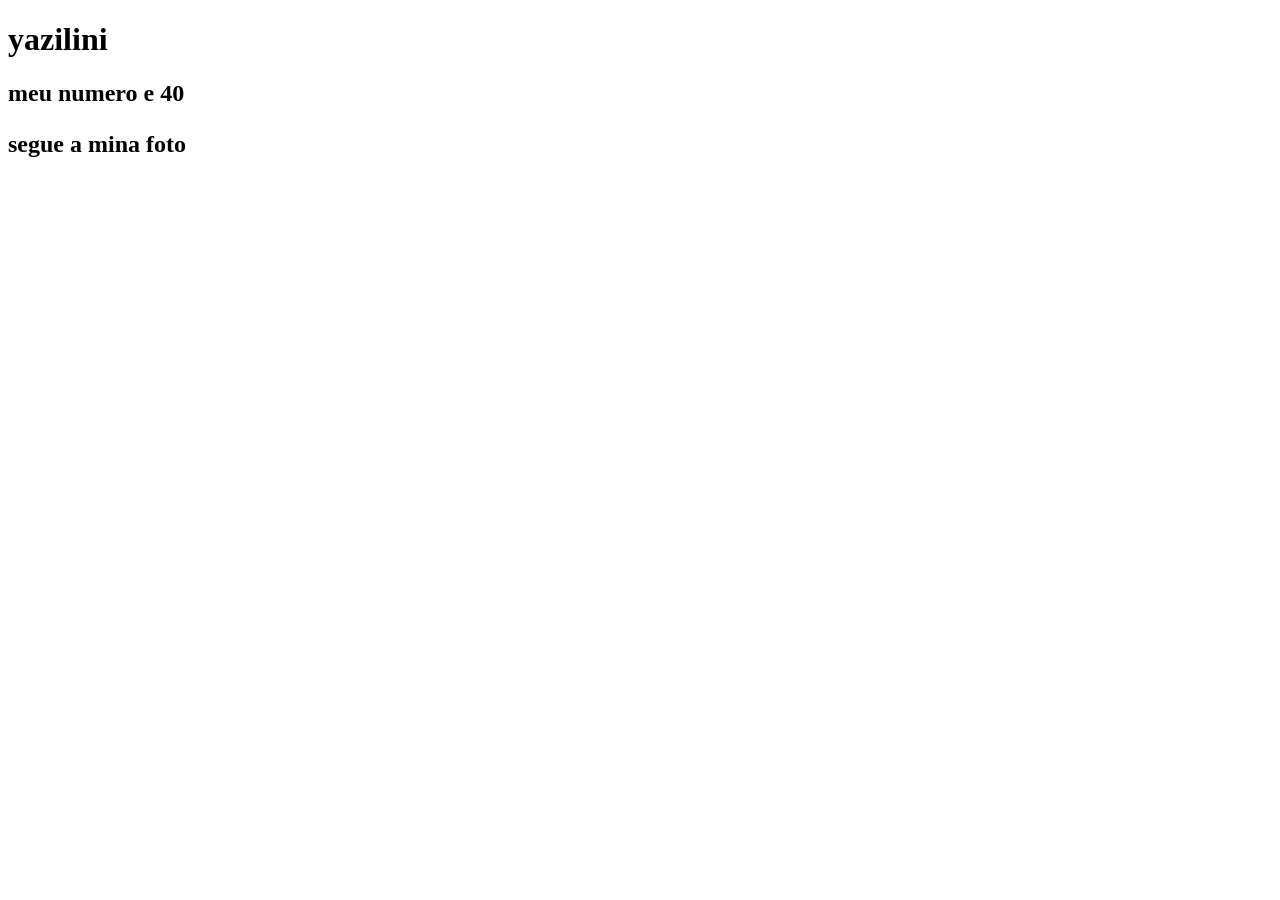
==== index.html @ 51e3f702 "yaziliziz" ====
<!DOCTYPE html>
<html lang="en">
<head>
    <meta charset="UTF-8">
    <meta name="viewport" content="width=device-width, initial-scale=1.0">
    <title>Document</title>
</head>
<body>
<h1>yazilini</h1>
<h2> meu numero e 40
    <p>segue a mina foto</p>
</h2>
 </h1>   
</body>
</html>
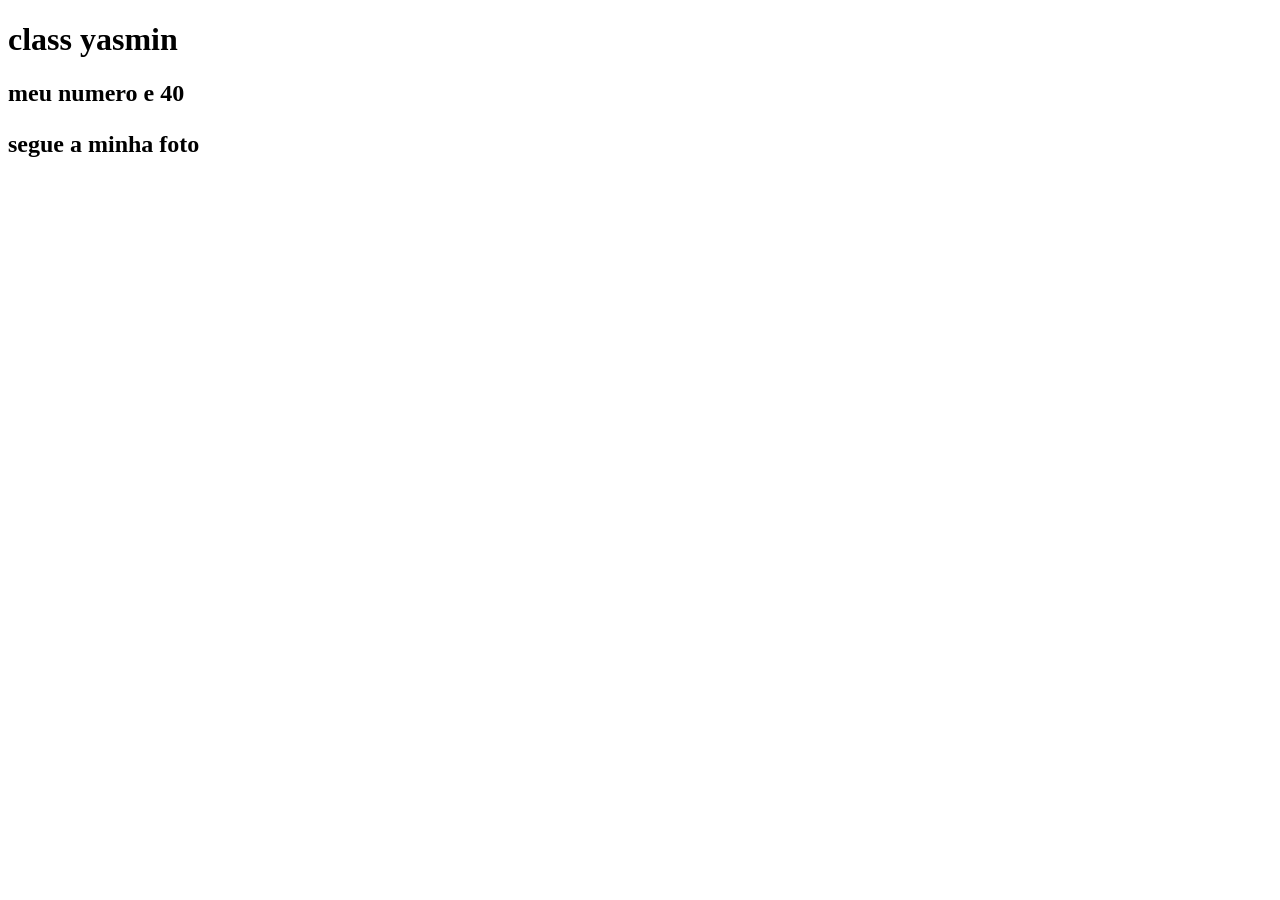
==== commit ada07e67: "blueviolet" ====
--- a/index.html
+++ b/index.html
@@ -6,9 +6,9 @@
     <title>Document</title>
 </head>
 <body>
-<h1>yazilini</h1>
+<h1> class yasmin</h1>
 <h2> meu numero e 40
-    <p>segue a mina foto</p>
+    <p>segue a minha foto</p>
 </h2>
  </h1>   
 </body>
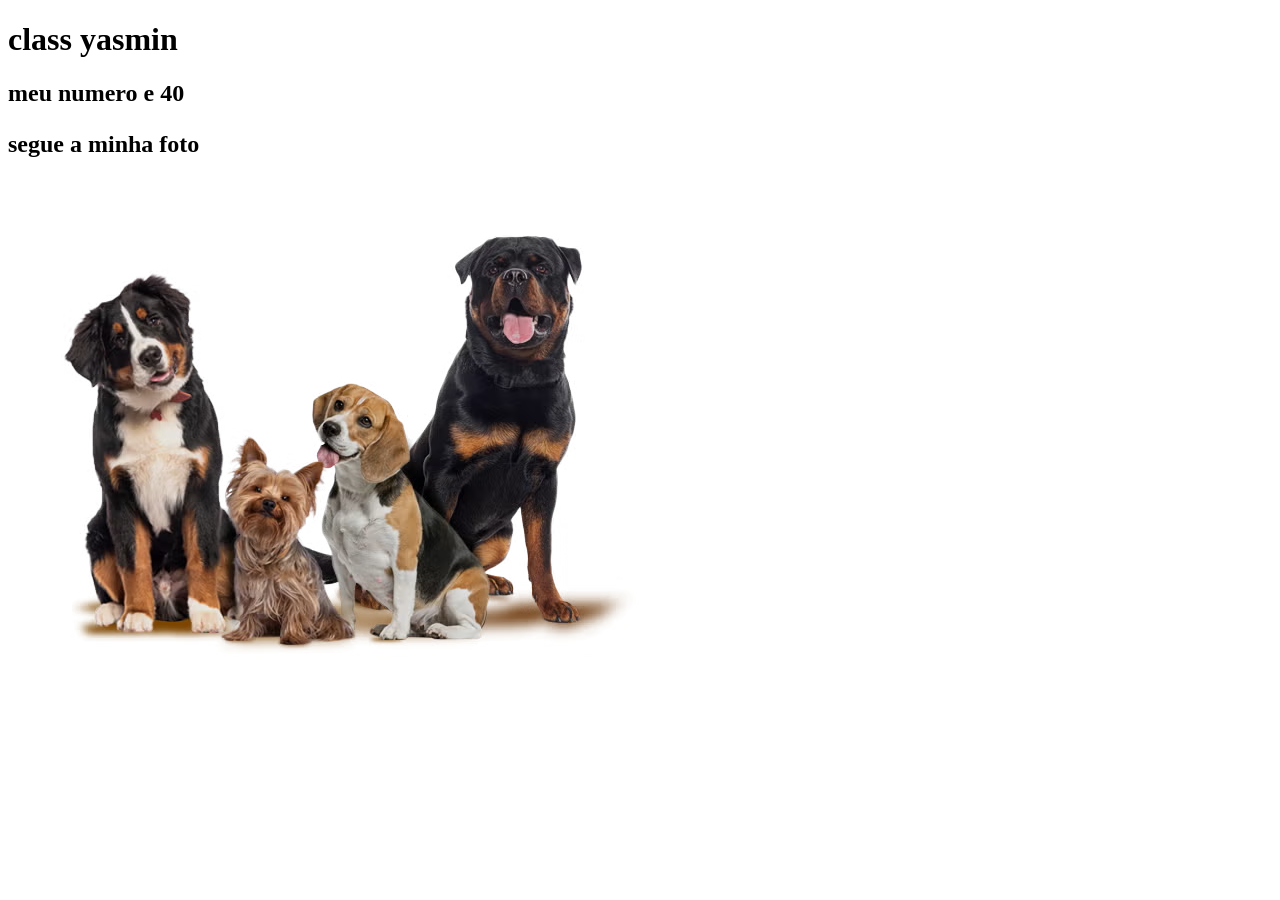
==== commit 01771672: "ik8j8uk" ====
--- a/index.html
+++ b/index.html
@@ -3,13 +3,19 @@
 <head>
     <meta charset="UTF-8">
     <meta name="viewport" content="width=device-width, initial-scale=1.0">
-    <title>Document</title>
+    <title>yaszi
+    <link rel="stylesheet" href="style.css">
+    </title>
 </head>
 <body>
+    <div>
+
+
+    </div>
 <h1> class yasmin</h1>
 <h2> meu numero e 40
     <p>segue a minha foto</p>
-</h2>
+<img class="foto" src="BRMARSFBGD-62_MARS_FBIZ BRAZIL_Pedigree_PNG_1.avif" alt="foto da yasmin">
  </h1>   
 </body>
 </html>
--- a/style.css
+++ b/style.css
@@ -0,0 +1,12 @@
+.foto{
+    width: 54%;
+}
+
+body{
+    background-color: blueviolet;
+    display: flex;
+}
+
+div{
+      margin: 20px;
+      12
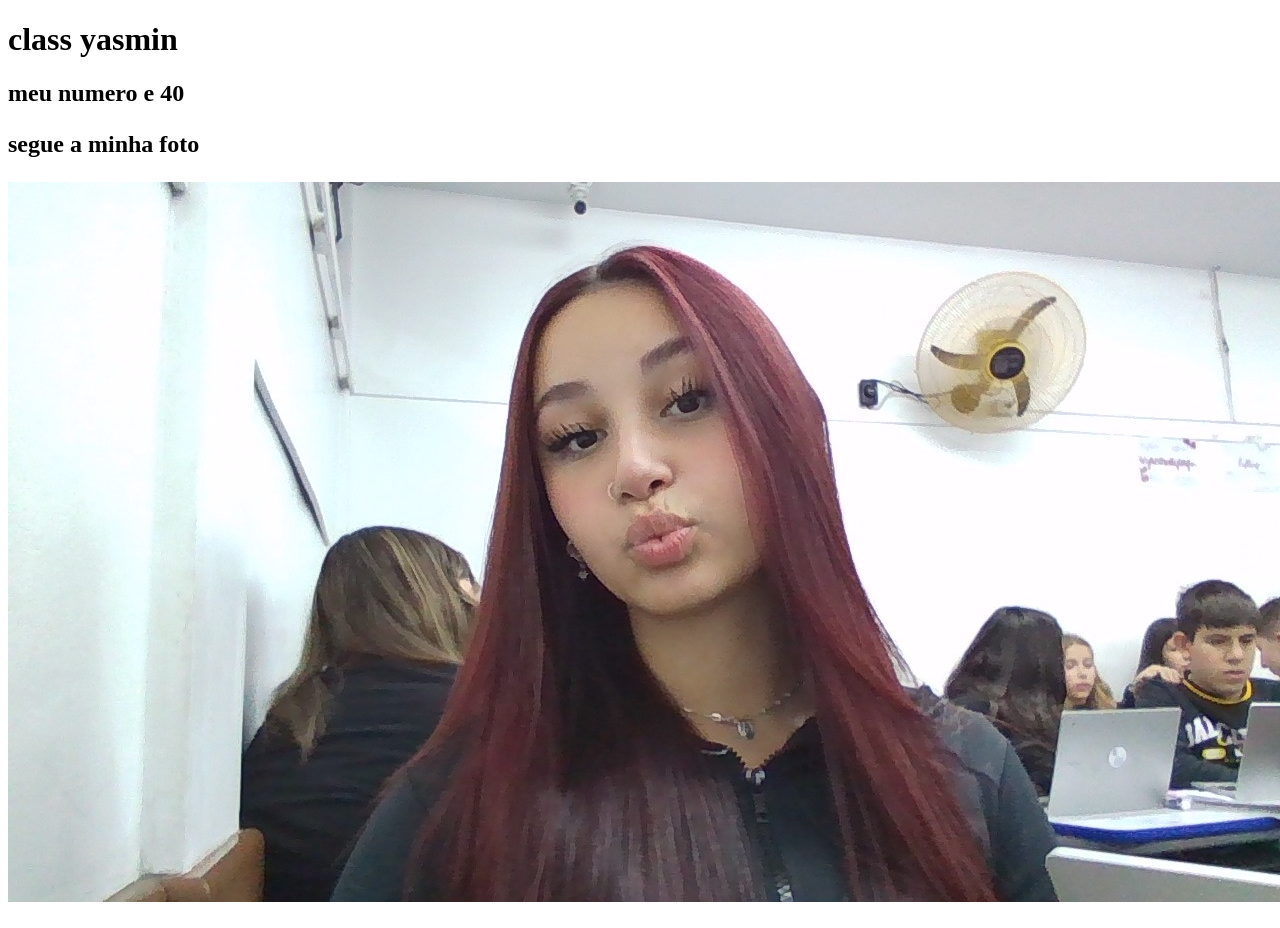
==== commit 8e937f74: "teuyedhbdyhd" ====
--- a/index.html
+++ b/index.html
@@ -15,7 +15,7 @@
 <h1> class yasmin</h1>
 <h2> meu numero e 40
     <p>segue a minha foto</p>
-<img class="foto" src="BRMARSFBGD-62_MARS_FBIZ BRAZIL_Pedigree_PNG_1.avif" alt="foto da yasmin">
+<img src="/IMG_20260504_112530.jpg" alt="foto da yasmin">
  </h1>   
 </body>
 </html>
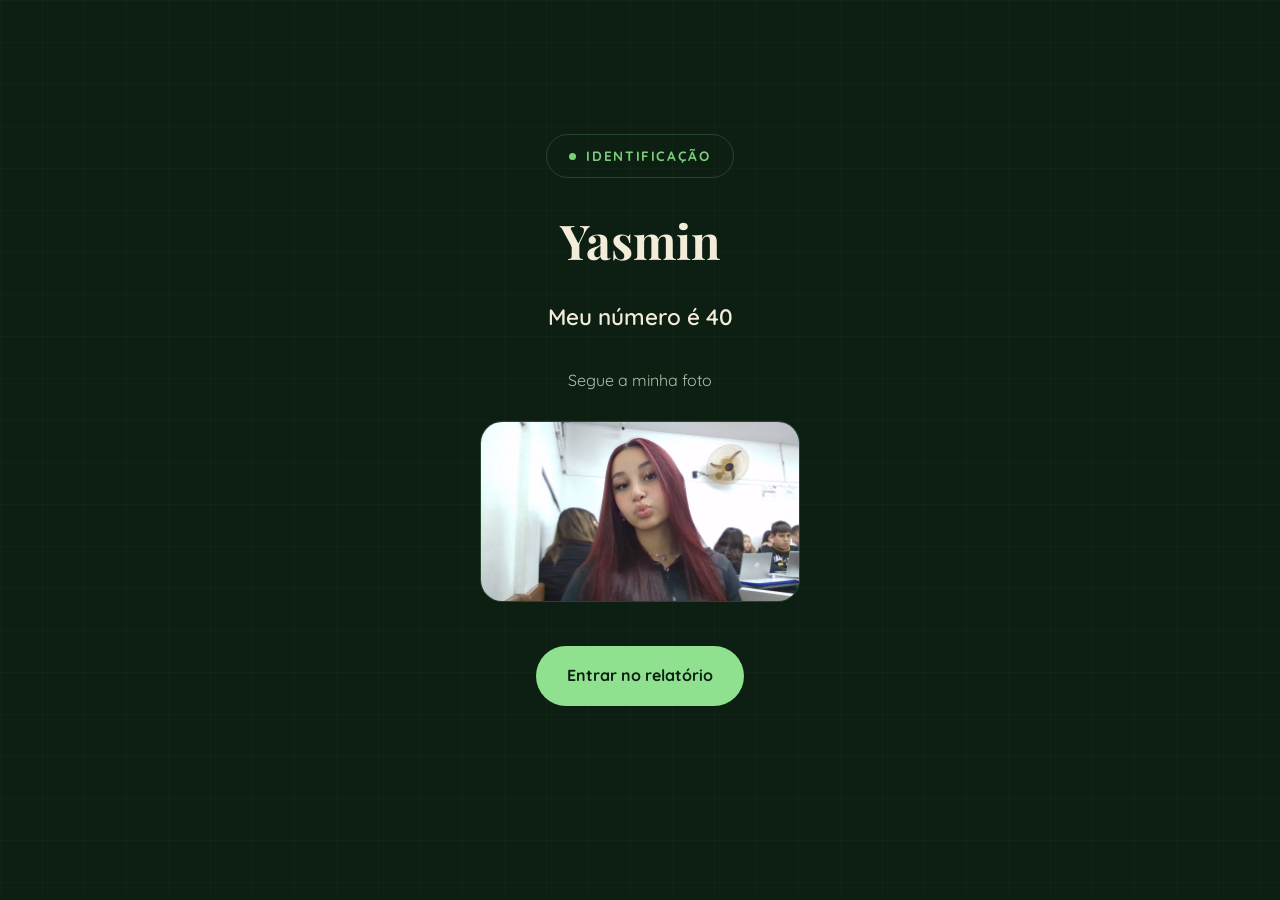
==== commit 27eb23a4: "nlkvnwn" ====
--- a/index.html
+++ b/index.html
@@ -1,21 +1,23 @@
 <!DOCTYPE html>
-<html lang="en">
+<html lang="pt-BR">
 <head>
     <meta charset="UTF-8">
     <meta name="viewport" content="width=device-width, initial-scale=1.0">
-    <title>yaszi
+    <title>Yasmin</title>
     <link rel="stylesheet" href="style.css">
-    </title>
 </head>
 <body>
-    <div>
-
-
-    </div>
-<h1> class yasmin</h1>
-<h2> meu numero e 40
-    <p>segue a minha foto</p>
-<img src="/IMG_20260504_112530.jpg" alt="foto da yasmin">
- </h1>   
+    <section class="hero" style="min-height:100vh;">
+        <div class="container" style="text-align:center;">
+            <span class="badge-pill">Identificação</span>
+            <h1 class="hero-title" style="font-size:3rem;">Yasmin</h1>
+            <h2 style="font-family: var(--font-body); font-weight:600; font-size:1.4rem; color: var(--text-cream); margin-bottom: 32px;">Meu número é 40</h2>
+            <p style="margin-bottom: 28px;">Segue a minha foto</p>
+            <img src="/IMG_20260504_112530.jpg" alt="foto da yasmin" style="max-width:320px; border-radius: var(--radius-lg); margin: 0 auto 44px; border:1px solid var(--card-border);">
+            <div class="hero-actions">
+                <a href="agrinho.html" class="btn btn-primary">Entrar no relatório</a>
+            </div>
+        </div>
+    </section>
 </body>
 </html>
--- a/style.css
+++ b/style.css
@@ -1,12 +1,599 @@
-.foto{
-    width: 54%;
-}
-
-body{
-    background-color: blueviolet;
-    display: flex;
-}
-
-div{
-      margin: 20px;
-      12+/* =========================================================
+   Agrotóxicos e o Meio Ambiente — Relatório Educacional
+   ========================================================= */
+
+@import url('https://fonts.googleapis.com/css2?family=Playfair+Display:ital,wght@0,500;0,600;0,700;0,800;1,600&family=Quicksand:wght@400;500;600;700&display=swap');
+
+:root {
+  --bg: #0c1f12;
+  --bg-alt: #0f2416;
+  --card: #16311e;
+  --card-border: #24462d;
+  --line: #1f3a26;
+
+  --text-cream: #f3ecd9;
+  --text-muted: #a9c2ab;
+  --text-dim: #7fa084;
+
+  --green: #7bcf7b;
+  --green-strong: #8fe08f;
+  --green-soft: rgba(123, 207, 123, 0.12);
+
+  --blue: #6fb3e8;
+  --yellow: #f0b429;
+  --purple: #c58ce8;
+  --red: #ef6169;
+  --orange: #f0954a;
+
+  --radius-lg: 22px;
+  --radius-md: 16px;
+  --radius-sm: 10px;
+  --radius-pill: 999px;
+
+  --font-display: 'Playfair Display', 'Georgia', serif;
+  --font-body: 'Quicksand', 'Segoe UI', sans-serif;
+
+  --container: 1160px;
+}
+
+* { box-sizing: border-box; }
+
+html { scroll-behavior: smooth; }
+
+body {
+  margin: 0;
+  background: var(--bg);
+  background-image:
+    linear-gradient(rgba(255,255,255,0.02) 1px, transparent 1px),
+    linear-gradient(90deg, rgba(255,255,255,0.02) 1px, transparent 1px);
+  background-size: 42px 42px;
+  color: var(--text-muted);
+  font-family: var(--font-body);
+  line-height: 1.6;
+  -webkit-font-smoothing: antialiased;
+}
+
+img { max-width: 100%; display: block; }
+
+a { color: inherit; text-decoration: none; }
+
+.container {
+  max-width: var(--container);
+  margin: 0 auto;
+  padding: 0 32px;
+}
+
+/* ---------- Navbar ---------- */
+
+.navbar {
+  position: sticky;
+  top: 0;
+  z-index: 100;
+  display: flex;
+  align-items: center;
+  justify-content: space-between;
+  padding: 22px 32px;
+  background: rgba(12, 31, 18, 0.9);
+  backdrop-filter: blur(10px);
+  border-bottom: 1px solid var(--line);
+}
+
+.logo {
+  display: flex;
+  align-items: center;
+  gap: 10px;
+  font-family: var(--font-display);
+  font-weight: 700;
+  font-size: 1.35rem;
+  color: var(--text-cream);
+}
+
+.logo svg { flex-shrink: 0; }
+
+.nav-links {
+  display: flex;
+  align-items: center;
+  gap: 6px;
+  list-style: none;
+  margin: 0;
+  padding: 0;
+}
+
+.nav-links a {
+  display: inline-block;
+  padding: 10px 20px;
+  border-radius: var(--radius-pill);
+  font-size: 0.98rem;
+  font-weight: 600;
+  color: var(--text-muted);
+  transition: background 0.2s ease, color 0.2s ease;
+}
+
+.nav-links a:hover { color: var(--text-cream); }
+
+.nav-links a.active {
+  background: var(--green-soft);
+  color: var(--green-strong);
+}
+
+.nav-toggle { display: none; }
+
+/* ---------- Sections shared ---------- */
+
+section { padding: 96px 0; border-bottom: 1px solid var(--line); }
+
+section:last-of-type { border-bottom: none; }
+
+.eyebrow {
+  display: inline-block;
+  font-family: var(--font-body);
+  font-size: 0.8rem;
+  font-weight: 700;
+  letter-spacing: 0.14em;
+  text-transform: uppercase;
+  color: var(--green);
+  margin-bottom: 14px;
+}
+
+h1, h2, h3 { font-family: var(--font-display); color: var(--text-cream); margin: 0; }
+
+.section-title {
+  font-size: 2.4rem;
+  font-weight: 700;
+  margin-bottom: 18px;
+  line-height: 1.2;
+}
+
+.section-lead {
+  max-width: 720px;
+  font-size: 1.1rem;
+  color: var(--text-muted);
+  margin-bottom: 48px;
+}
+
+/* ---------- Hero / Introdução ---------- */
+
+.hero {
+  min-height: 92vh;
+  display: flex;
+  align-items: center;
+  justify-content: center;
+  text-align: center;
+  border-bottom: none;
+}
+
+.badge-pill {
+  display: inline-flex;
+  align-items: center;
+  gap: 10px;
+  padding: 10px 22px;
+  border: 1px solid var(--card-border);
+  border-radius: var(--radius-pill);
+  font-size: 0.85rem;
+  font-weight: 700;
+  letter-spacing: 0.12em;
+  text-transform: uppercase;
+  color: var(--green);
+  margin-bottom: 36px;
+}
+
+.badge-pill::before {
+  content: '';
+  width: 7px;
+  height: 7px;
+  border-radius: 50%;
+  background: var(--green);
+}
+
+.hero-title {
+  font-size: 4.2rem;
+  font-weight: 700;
+  line-height: 1.12;
+  max-width: 900px;
+  margin: 0 auto 32px;
+}
+
+.hero-title .accent { color: var(--green); }
+
+.hero-subtitle {
+  max-width: 640px;
+  margin: 0 auto 44px;
+  font-size: 1.2rem;
+  color: var(--text-muted);
+}
+
+.hero-actions {
+  display: flex;
+  gap: 16px;
+  justify-content: center;
+  flex-wrap: wrap;
+  margin-bottom: 60px;
+}
+
+.btn {
+  padding: 16px 30px;
+  border-radius: var(--radius-pill);
+  font-family: var(--font-body);
+  font-weight: 700;
+  font-size: 1rem;
+  cursor: pointer;
+  border: 1px solid transparent;
+  transition: transform 0.15s ease, background 0.2s ease;
+}
+
+.btn:hover { transform: translateY(-2px); }
+
+.btn-primary { background: var(--green-strong); color: #0c1f12; }
+.btn-primary:hover { background: var(--green); }
+
+.btn-outline {
+  background: transparent;
+  border-color: var(--card-border);
+  color: var(--text-cream);
+}
+.btn-outline:hover { border-color: var(--green); color: var(--green-strong); }
+
+.scroll-hint {
+  color: var(--text-dim);
+  animation: bounce 2s infinite;
+}
+
+@keyframes bounce {
+  0%, 100% { transform: translateY(0); }
+  50% { transform: translateY(8px); }
+}
+
+/* ---------- Two-column layout (definição / saúde intro) ---------- */
+
+.split {
+  display: grid;
+  grid-template-columns: 1fr 1fr;
+  gap: 64px;
+  align-items: center;
+}
+
+.split-reverse { direction: rtl; }
+.split-reverse > * { direction: ltr; }
+
+.checklist { list-style: none; margin: 28px 0 0; padding: 0; display: grid; gap: 16px; }
+
+.checklist li { display: flex; align-items: center; gap: 12px; color: var(--text-cream); font-size: 1.02rem; }
+
+.checklist svg { flex-shrink: 0; color: var(--green); }
+
+.media-box {
+  border-radius: var(--radius-lg);
+  aspect-ratio: 4 / 3.1;
+  position: relative;
+  overflow: hidden;
+  border: 1px solid var(--card-border);
+}
+
+.media-box::after {
+  content: attr(data-caption);
+  position: absolute;
+  left: 20px;
+  bottom: 18px;
+  font-family: var(--font-body);
+  font-size: 0.78rem;
+  font-weight: 700;
+  letter-spacing: 0.06em;
+  text-transform: uppercase;
+  color: rgba(243, 236, 217, 0.75);
+}
+
+.media-strawberries { background: radial-gradient(circle at 30% 20%, #3c5a30, #16311e 70%); }
+.media-hands-soil { background: radial-gradient(circle at 60% 30%, #35422a, #16311e 75%); }
+.media-fox { background: linear-gradient(160deg, #c9d3de 0%, #7a8aa3 45%, #2c3a4d 100%); }
+.media-hands-plant { background: radial-gradient(circle at 40% 70%, #2f4a2b, #16311e 70%); }
+.media-brain { background: radial-gradient(circle at 50% 40%, #4a3540, #16311e 70%); }
+.media-soil-tools { background: radial-gradient(circle at 55% 45%, #46524f, #16311e 75%); }
+
+.duo-media {
+  display: grid;
+  grid-template-columns: 1fr 1fr;
+  gap: 0;
+  margin-bottom: 0;
+}
+.duo-media .media-box { border-radius: 0; aspect-ratio: auto; height: 420px; border: none; border-bottom: 1px solid var(--line); }
+
+/* ---------- Cards grid ---------- */
+
+.cards-grid {
+  display: grid;
+  grid-template-columns: repeat(3, 1fr);
+  gap: 28px;
+  margin-top: 48px;
+}
+
+.card {
+  background: var(--card);
+  border: 1px solid var(--card-border);
+  border-radius: var(--radius-lg);
+  padding: 36px 32px;
+}
+
+.card-icon {
+  width: 52px;
+  height: 52px;
+  border-radius: var(--radius-sm);
+  display: flex;
+  align-items: center;
+  justify-content: center;
+  font-size: 1.4rem;
+  margin-bottom: 24px;
+}
+
+.icon-blue { background: rgba(111,179,232,0.14); color: var(--blue); }
+.icon-yellow { background: rgba(240,180,41,0.14); color: var(--yellow); }
+.icon-purple { background: rgba(197,140,232,0.14); color: var(--purple); }
+.icon-green { background: var(--green-soft); color: var(--green); }
+
+.card h3 { font-size: 1.4rem; font-weight: 600; margin-bottom: 18px; }
+
+.card p { color: var(--text-muted); margin-bottom: 20px; }
+
+.warn-list, .plain-list { list-style: none; margin: 0; padding: 0; display: grid; gap: 14px; }
+
+.warn-list li { display: flex; gap: 10px; color: var(--text-muted); font-size: 0.98rem; }
+.warn-list li svg { flex-shrink: 0; margin-top: 3px; color: var(--yellow); }
+
+.card hr { border: none; border-top: 1px solid var(--line); margin: 22px 0; }
+
+.check-list { list-style: none; margin: 0; padding: 0; display: grid; gap: 14px; }
+.check-list li { display: flex; gap: 10px; color: var(--text-muted); font-size: 0.98rem; }
+.check-list li svg { flex-shrink: 0; margin-top: 3px; color: var(--green); }
+
+/* ---------- Saúde effect boxes ---------- */
+
+.effects-stack { display: grid; gap: 24px; }
+
+.effect-box {
+  background: var(--card);
+  border: 1px solid var(--card-border);
+  border-radius: var(--radius-lg);
+  padding: 32px;
+}
+
+.effect-header { display: flex; align-items: center; gap: 16px; margin-bottom: 22px; }
+
+.effect-header .card-icon { margin-bottom: 0; }
+
+.effect-header h3 { font-size: 1.35rem; }
+
+.effect-cols { display: grid; grid-template-columns: 1fr 1fr; gap: 12px 32px; }
+
+.effect-cols span { display: flex; align-items: center; gap: 10px; color: var(--text-cream); font-size: 0.98rem; }
+
+.effect-cols span::before {
+  content: '';
+  width: 8px; height: 8px; border-radius: 50%;
+  background: var(--red);
+  flex-shrink: 0;
+}
+
+.effect-box.chronic .effect-cols span::before { background: var(--orange); }
+
+.alert-box {
+  background: rgba(239, 97, 105, 0.08);
+  border: 1px solid rgba(239, 97, 105, 0.3);
+  border-radius: var(--radius-lg);
+  padding: 28px 32px;
+  color: #f4a9ad;
+  font-size: 1rem;
+  line-height: 1.7;
+}
+
+.alert-box strong { color: #f7c2c5; }
+
+/* ---------- Dados / Stats ---------- */
+
+.stat-grid {
+  display: grid;
+  grid-template-columns: repeat(4, 1fr);
+  gap: 24px;
+  margin-bottom: 72px;
+}
+
+.stat-card {
+  background: var(--card);
+  border: 1px solid var(--card-border);
+  border-radius: var(--radius-md);
+  padding: 32px 28px;
+}
+
+.stat-number {
+  font-family: var(--font-display);
+  font-weight: 700;
+  font-size: 2.6rem;
+  margin-bottom: 10px;
+}
+
+.stat-green { color: var(--green-strong); }
+.stat-yellow { color: var(--yellow); }
+.stat-red { color: var(--red); }
+.stat-purple { color: var(--purple); }
+
+.stat-card p { margin: 0; color: var(--text-muted); font-size: 0.95rem; }
+
+.ranking-panel {
+  background: var(--card);
+  border: 1px solid var(--card-border);
+  border-radius: var(--radius-lg);
+  padding: 44px 40px;
+}
+
+.ranking-header {
+  display: flex;
+  align-items: center;
+  justify-content: space-between;
+  flex-wrap: wrap;
+  gap: 16px;
+  margin-bottom: 40px;
+}
+
+.ranking-tag {
+  font-size: 0.8rem;
+  font-weight: 700;
+  letter-spacing: 0.12em;
+  text-transform: uppercase;
+  color: var(--green);
+}
+
+.global-pill {
+  display: inline-flex;
+  align-items: center;
+  gap: 8px;
+  padding: 8px 18px;
+  border-radius: var(--radius-pill);
+  background: rgba(239, 97, 105, 0.12);
+  border: 1px solid rgba(239, 97, 105, 0.35);
+  color: #f18287;
+  font-size: 0.85rem;
+  font-weight: 700;
+}
+
+.rank-row { margin-bottom: 26px; }
+
+.rank-row .rank-label {
+  display: flex;
+  justify-content: space-between;
+  margin-bottom: 10px;
+  color: var(--text-cream);
+  font-weight: 600;
+}
+
+.rank-row .rank-label span:last-child {
+  font-family: 'Courier New', monospace;
+  color: var(--text-dim);
+  font-weight: 400;
+  font-size: 0.9rem;
+}
+
+.rank-track {
+  height: 10px;
+  border-radius: var(--radius-pill);
+  background: rgba(255,255,255,0.06);
+  overflow: hidden;
+}
+
+.rank-fill { height: 100%; border-radius: var(--radius-pill); }
+
+.fill-1 { background: var(--red); }
+.fill-2 { background: var(--orange); }
+.fill-3 { background: var(--blue); }
+.fill-4 { background: var(--green); }
+
+/* ---------- Soluções ---------- */
+
+.edu-panel {
+  background: var(--card);
+  border: 1px solid var(--card-border);
+  border-radius: var(--radius-lg);
+  padding: 56px;
+  display: grid;
+  grid-template-columns: 1fr 1fr;
+  gap: 56px;
+  align-items: center;
+  margin-top: 56px;
+}
+
+.edu-panel h3 { font-size: 1.9rem; margin: 22px 0 18px; }
+
+.edu-panel .plain-list { margin-top: 26px; }
+.edu-panel .plain-list li { color: var(--text-cream); display: flex; align-items: center; gap: 12px; }
+.edu-panel .plain-list li::before { content: ''; width: 7px; height: 7px; border-radius: 50%; background: var(--green); flex-shrink: 0; }
+
+/* ---------- Closing / footer CTA ---------- */
+
+.closing {
+  text-align: center;
+  padding-top: 120px;
+}
+
+.closing-title {
+  font-size: 3rem;
+  max-width: 900px;
+  margin: 0 auto 28px;
+  line-height: 1.2;
+}
+
+.closing-lead {
+  max-width: 760px;
+  margin: 0 auto 64px;
+  font-size: 1.15rem;
+}
+
+.pillars {
+  display: grid;
+  grid-template-columns: repeat(3, 1fr);
+  gap: 24px;
+  margin-bottom: 90px;
+}
+
+.pillar {
+  background: var(--card);
+  border: 1px solid var(--card-border);
+  border-radius: var(--radius-md);
+  padding: 36px 28px;
+  text-align: center;
+}
+
+.pillar .card-icon { margin: 0 auto 22px; }
+
+.pillar h4 { font-family: var(--font-display); color: var(--text-cream); font-size: 1.2rem; margin: 0 0 10px; }
+.pillar p { margin: 0; font-size: 0.95rem; }
+
+footer {
+  border-top: 1px solid var(--line);
+  padding: 32px 0;
+  display: flex;
+  align-items: center;
+  justify-content: space-between;
+  flex-wrap: wrap;
+  gap: 16px;
+}
+
+.footer-tag {
+  display: flex;
+  align-items: center;
+  gap: 10px;
+  font-family: 'Courier New', monospace;
+  font-size: 0.85rem;
+  letter-spacing: 0.04em;
+  color: var(--text-dim);
+}
+
+footer .nav-links a { font-weight: 700; font-size: 0.9rem; }
+
+/* ---------- Help button ---------- */
+
+.help-btn {
+  position: fixed;
+  right: 28px;
+  bottom: 28px;
+  width: 48px;
+  height: 48px;
+  border-radius: 50%;
+  background: var(--text-cream);
+  color: var(--bg);
+  display: flex;
+  align-items: center;
+  justify-content: center;
+  font-weight: 700;
+  font-size: 1.1rem;
+  box-shadow: 0 8px 24px rgba(0,0,0,0.35);
+  z-index: 200;
+}
+
+/* ---------- Responsive ---------- */
+
+@media (max-width: 960px) {
+  .split, .duo-media, .cards-grid, .stat-grid, .effect-cols, .pillars, .edu-panel {
+    grid-template-columns: 1fr;
+  }
+  .split-reverse { direction: ltr; }
+  .hero-title { font-size: 2.6rem; }
+  .section-title { font-size: 1.9rem; }
+  .nav-links { display: none; }
+}
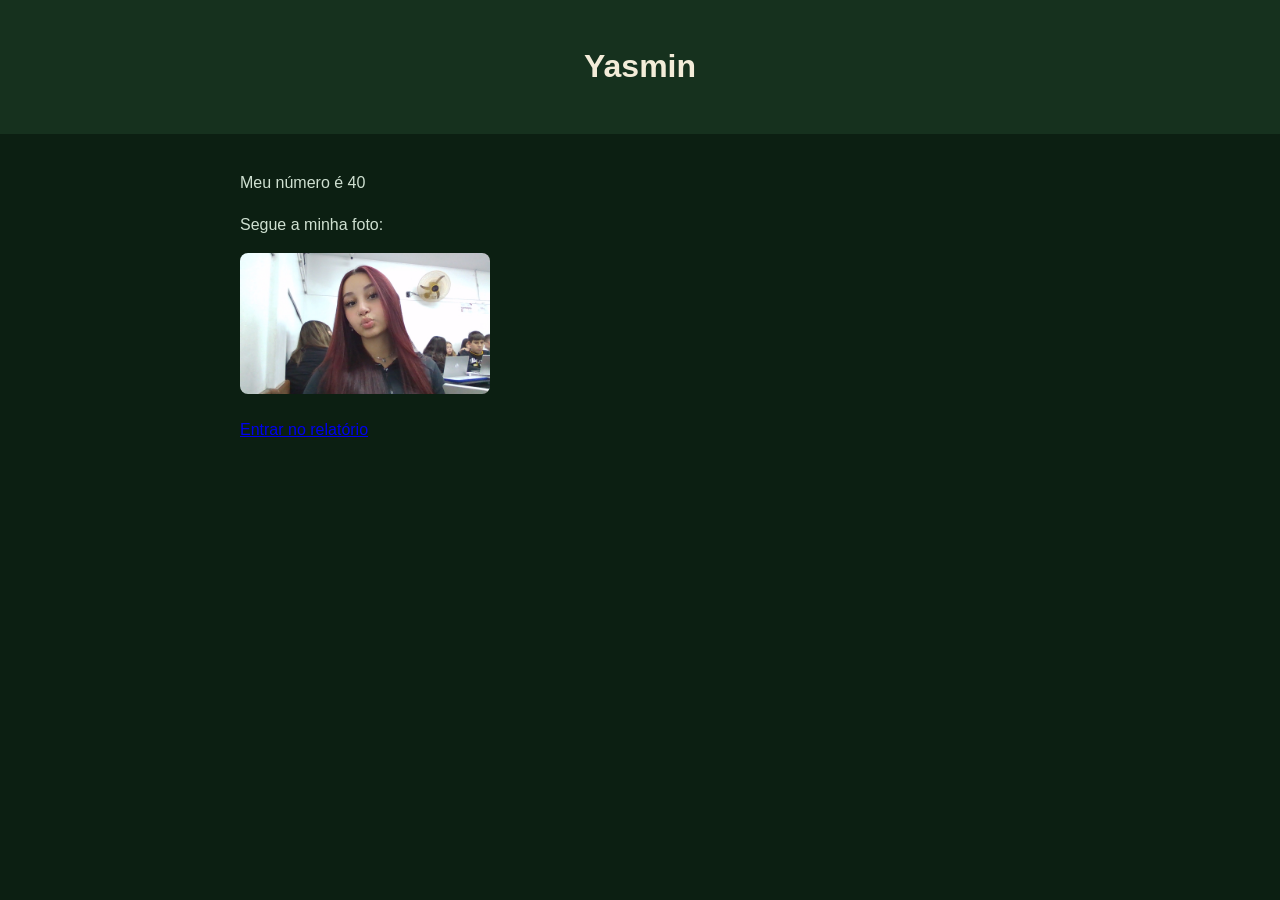
==== commit 65c01f89: "fqegw" ====
--- a/index.html
+++ b/index.html
@@ -1,23 +1,21 @@
 <!DOCTYPE html>
 <html lang="pt-BR">
 <head>
-    <meta charset="UTF-8">
-    <meta name="viewport" content="width=device-width, initial-scale=1.0">
-    <title>Yasmin</title>
-    <link rel="stylesheet" href="style.css">
+<meta charset="UTF-8">
+<title>Yasmin</title>
+<link rel="stylesheet" href="style.css">
 </head>
 <body>
-    <section class="hero" style="min-height:100vh;">
-        <div class="container" style="text-align:center;">
-            <span class="badge-pill">Identificação</span>
-            <h1 class="hero-title" style="font-size:3rem;">Yasmin</h1>
-            <h2 style="font-family: var(--font-body); font-weight:600; font-size:1.4rem; color: var(--text-cream); margin-bottom: 32px;">Meu número é 40</h2>
-            <p style="margin-bottom: 28px;">Segue a minha foto</p>
-            <img src="/IMG_20260504_112530.jpg" alt="foto da yasmin" style="max-width:320px; border-radius: var(--radius-lg); margin: 0 auto 44px; border:1px solid var(--card-border);">
-            <div class="hero-actions">
-                <a href="agrinho.html" class="btn btn-primary">Entrar no relatório</a>
-            </div>
-        </div>
-    </section>
+<header>
+  <h1>Yasmin</h1>
+</header>
+
+<main>
+  <p>Meu número é 40</p>
+  <p>Segue a minha foto:</p>
+  <img src="/IMG_20260504_112530.jpg" alt="foto da yasmin">
+  <p><a href="agrinho.html">Entrar no relatório</a></p>
+</main>
+
 </body>
 </html>
--- a/style.css
+++ b/style.css
@@ -1,599 +1,51 @@
-/* =========================================================
-   Agrotóxicos e o Meio Ambiente — Relatório Educacional
-   ========================================================= */
-
-@import url('https://fonts.googleapis.com/css2?family=Playfair+Display:ital,wght@0,500;0,600;0,700;0,800;1,600&family=Quicksand:wght@400;500;600;700&display=swap');
-
-:root {
-  --bg: #0c1f12;
-  --bg-alt: #0f2416;
-  --card: #16311e;
-  --card-border: #24462d;
-  --line: #1f3a26;
-
-  --text-cream: #f3ecd9;
-  --text-muted: #a9c2ab;
-  --text-dim: #7fa084;
-
-  --green: #7bcf7b;
-  --green-strong: #8fe08f;
-  --green-soft: rgba(123, 207, 123, 0.12);
-
-  --blue: #6fb3e8;
-  --yellow: #f0b429;
-  --purple: #c58ce8;
-  --red: #ef6169;
-  --orange: #f0954a;
-
-  --radius-lg: 22px;
-  --radius-md: 16px;
-  --radius-sm: 10px;
-  --radius-pill: 999px;
-
-  --font-display: 'Playfair Display', 'Georgia', serif;
-  --font-body: 'Quicksand', 'Segoe UI', sans-serif;
-
-  --container: 1160px;
+body {
+  margin: 0;
+  background: #0c1f12;
+  color: #cfe0d1;
+  font-family: Arial, sans-serif;
+  line-height: 1.6;
 }
 
-* { box-sizing: border-box; }
-
-html { scroll-behavior: smooth; }
-
-body {
-  margin: 0;
-  background: var(--bg);
-  background-image:
-    linear-gradient(rgba(255,255,255,0.02) 1px, transparent 1px),
-    linear-gradient(90deg, rgba(255,255,255,0.02) 1px, transparent 1px);
-  background-size: 42px 42px;
-  color: var(--text-muted);
-  font-family: var(--font-body);
-  line-height: 1.6;
-  -webkit-font-smoothing: antialiased;
+header {
+  background: #16311e;
+  padding: 20px;
+  text-align: center;
 }
 
-img { max-width: 100%; display: block; }
-
-a { color: inherit; text-decoration: none; }
-
-.container {
-  max-width: var(--container);
-  margin: 0 auto;
-  padding: 0 32px;
+header h1 {
+  color: #f3ecd9;
 }
 
-/* ---------- Navbar ---------- */
-
-.navbar {
-  position: sticky;
-  top: 0;
-  z-index: 100;
-  display: flex;
-  align-items: center;
-  justify-content: space-between;
-  padding: 22px 32px;
-  background: rgba(12, 31, 18, 0.9);
-  backdrop-filter: blur(10px);
-  border-bottom: 1px solid var(--line);
+nav a {
+  color: #7bcf7b;
+  margin: 0 10px;
+  text-decoration: none;
 }
 
-.logo {
-  display: flex;
-  align-items: center;
-  gap: 10px;
-  font-family: var(--font-display);
-  font-weight: 700;
-  font-size: 1.35rem;
-  color: var(--text-cream);
+main {
+  max-width: 800px;
+  margin: 0 auto;
+  padding: 20px;
 }
 
-.logo svg { flex-shrink: 0; }
-
-.nav-links {
-  display: flex;
-  align-items: center;
-  gap: 6px;
-  list-style: none;
-  margin: 0;
-  padding: 0;
-}
-
-.nav-links a {
-  display: inline-block;
-  padding: 10px 20px;
-  border-radius: var(--radius-pill);
-  font-size: 0.98rem;
-  font-weight: 600;
-  color: var(--text-muted);
-  transition: background 0.2s ease, color 0.2s ease;
-}
-
-.nav-links a:hover { color: var(--text-cream); }
-
-.nav-links a.active {
-  background: var(--green-soft);
-  color: var(--green-strong);
-}
-
-.nav-toggle { display: none; }
-
-/* ---------- Sections shared ---------- */
-
-section { padding: 96px 0; border-bottom: 1px solid var(--line); }
-
-section:last-of-type { border-bottom: none; }
-
-.eyebrow {
-  display: inline-block;
-  font-family: var(--font-body);
-  font-size: 0.8rem;
-  font-weight: 700;
-  letter-spacing: 0.14em;
-  text-transform: uppercase;
-  color: var(--green);
-  margin-bottom: 14px;
-}
-
-h1, h2, h3 { font-family: var(--font-display); color: var(--text-cream); margin: 0; }
-
-.section-title {
-  font-size: 2.4rem;
-  font-weight: 700;
-  margin-bottom: 18px;
-  line-height: 1.2;
-}
-
-.section-lead {
-  max-width: 720px;
-  font-size: 1.1rem;
-  color: var(--text-muted);
-  margin-bottom: 48px;
-}
-
-/* ---------- Hero / Introdução ---------- */
-
-.hero {
-  min-height: 92vh;
-  display: flex;
-  align-items: center;
-  justify-content: center;
-  text-align: center;
-  border-bottom: none;
-}
-
-.badge-pill {
-  display: inline-flex;
-  align-items: center;
-  gap: 10px;
-  padding: 10px 22px;
-  border: 1px solid var(--card-border);
-  border-radius: var(--radius-pill);
-  font-size: 0.85rem;
-  font-weight: 700;
-  letter-spacing: 0.12em;
-  text-transform: uppercase;
-  color: var(--green);
-  margin-bottom: 36px;
-}
-
-.badge-pill::before {
-  content: '';
-  width: 7px;
-  height: 7px;
-  border-radius: 50%;
-  background: var(--green);
-}
-
-.hero-title {
-  font-size: 4.2rem;
-  font-weight: 700;
-  line-height: 1.12;
-  max-width: 900px;
-  margin: 0 auto 32px;
-}
-
-.hero-title .accent { color: var(--green); }
-
-.hero-subtitle {
-  max-width: 640px;
-  margin: 0 auto 44px;
-  font-size: 1.2rem;
-  color: var(--text-muted);
-}
-
-.hero-actions {
-  display: flex;
-  gap: 16px;
-  justify-content: center;
-  flex-wrap: wrap;
-  margin-bottom: 60px;
-}
-
-.btn {
-  padding: 16px 30px;
-  border-radius: var(--radius-pill);
-  font-family: var(--font-body);
-  font-weight: 700;
-  font-size: 1rem;
-  cursor: pointer;
-  border: 1px solid transparent;
-  transition: transform 0.15s ease, background 0.2s ease;
-}
-
-.btn:hover { transform: translateY(-2px); }
-
-.btn-primary { background: var(--green-strong); color: #0c1f12; }
-.btn-primary:hover { background: var(--green); }
-
-.btn-outline {
-  background: transparent;
-  border-color: var(--card-border);
-  color: var(--text-cream);
-}
-.btn-outline:hover { border-color: var(--green); color: var(--green-strong); }
-
-.scroll-hint {
-  color: var(--text-dim);
-  animation: bounce 2s infinite;
-}
-
-@keyframes bounce {
-  0%, 100% { transform: translateY(0); }
-  50% { transform: translateY(8px); }
-}
-
-/* ---------- Two-column layout (definição / saúde intro) ---------- */
-
-.split {
-  display: grid;
-  grid-template-columns: 1fr 1fr;
-  gap: 64px;
-  align-items: center;
-}
-
-.split-reverse { direction: rtl; }
-.split-reverse > * { direction: ltr; }
-
-.checklist { list-style: none; margin: 28px 0 0; padding: 0; display: grid; gap: 16px; }
-
-.checklist li { display: flex; align-items: center; gap: 12px; color: var(--text-cream); font-size: 1.02rem; }
-
-.checklist svg { flex-shrink: 0; color: var(--green); }
-
-.media-box {
-  border-radius: var(--radius-lg);
-  aspect-ratio: 4 / 3.1;
-  position: relative;
-  overflow: hidden;
-  border: 1px solid var(--card-border);
-}
-
-.media-box::after {
-  content: attr(data-caption);
-  position: absolute;
-  left: 20px;
-  bottom: 18px;
-  font-family: var(--font-body);
-  font-size: 0.78rem;
-  font-weight: 700;
-  letter-spacing: 0.06em;
-  text-transform: uppercase;
-  color: rgba(243, 236, 217, 0.75);
-}
-
-.media-strawberries { background: radial-gradient(circle at 30% 20%, #3c5a30, #16311e 70%); }
-.media-hands-soil { background: radial-gradient(circle at 60% 30%, #35422a, #16311e 75%); }
-.media-fox { background: linear-gradient(160deg, #c9d3de 0%, #7a8aa3 45%, #2c3a4d 100%); }
-.media-hands-plant { background: radial-gradient(circle at 40% 70%, #2f4a2b, #16311e 70%); }
-.media-brain { background: radial-gradient(circle at 50% 40%, #4a3540, #16311e 70%); }
-.media-soil-tools { background: radial-gradient(circle at 55% 45%, #46524f, #16311e 75%); }
-
-.duo-media {
-  display: grid;
-  grid-template-columns: 1fr 1fr;
-  gap: 0;
-  margin-bottom: 0;
-}
-.duo-media .media-box { border-radius: 0; aspect-ratio: auto; height: 420px; border: none; border-bottom: 1px solid var(--line); }
-
-/* ---------- Cards grid ---------- */
-
-.cards-grid {
-  display: grid;
-  grid-template-columns: repeat(3, 1fr);
-  gap: 28px;
-  margin-top: 48px;
-}
-
-.card {
-  background: var(--card);
-  border: 1px solid var(--card-border);
-  border-radius: var(--radius-lg);
-  padding: 36px 32px;
-}
-
-.card-icon {
-  width: 52px;
-  height: 52px;
-  border-radius: var(--radius-sm);
-  display: flex;
-  align-items: center;
-  justify-content: center;
-  font-size: 1.4rem;
-  margin-bottom: 24px;
-}
-
-.icon-blue { background: rgba(111,179,232,0.14); color: var(--blue); }
-.icon-yellow { background: rgba(240,180,41,0.14); color: var(--yellow); }
-.icon-purple { background: rgba(197,140,232,0.14); color: var(--purple); }
-.icon-green { background: var(--green-soft); color: var(--green); }
-
-.card h3 { font-size: 1.4rem; font-weight: 600; margin-bottom: 18px; }
-
-.card p { color: var(--text-muted); margin-bottom: 20px; }
-
-.warn-list, .plain-list { list-style: none; margin: 0; padding: 0; display: grid; gap: 14px; }
-
-.warn-list li { display: flex; gap: 10px; color: var(--text-muted); font-size: 0.98rem; }
-.warn-list li svg { flex-shrink: 0; margin-top: 3px; color: var(--yellow); }
-
-.card hr { border: none; border-top: 1px solid var(--line); margin: 22px 0; }
-
-.check-list { list-style: none; margin: 0; padding: 0; display: grid; gap: 14px; }
-.check-list li { display: flex; gap: 10px; color: var(--text-muted); font-size: 0.98rem; }
-.check-list li svg { flex-shrink: 0; margin-top: 3px; color: var(--green); }
-
-/* ---------- Saúde effect boxes ---------- */
-
-.effects-stack { display: grid; gap: 24px; }
-
-.effect-box {
-  background: var(--card);
-  border: 1px solid var(--card-border);
-  border-radius: var(--radius-lg);
-  padding: 32px;
-}
-
-.effect-header { display: flex; align-items: center; gap: 16px; margin-bottom: 22px; }
-
-.effect-header .card-icon { margin-bottom: 0; }
-
-.effect-header h3 { font-size: 1.35rem; }
-
-.effect-cols { display: grid; grid-template-columns: 1fr 1fr; gap: 12px 32px; }
-
-.effect-cols span { display: flex; align-items: center; gap: 10px; color: var(--text-cream); font-size: 0.98rem; }
-
-.effect-cols span::before {
-  content: '';
-  width: 8px; height: 8px; border-radius: 50%;
-  background: var(--red);
-  flex-shrink: 0;
-}
-
-.effect-box.chronic .effect-cols span::before { background: var(--orange); }
-
-.alert-box {
-  background: rgba(239, 97, 105, 0.08);
-  border: 1px solid rgba(239, 97, 105, 0.3);
-  border-radius: var(--radius-lg);
-  padding: 28px 32px;
-  color: #f4a9ad;
-  font-size: 1rem;
-  line-height: 1.7;
-}
-
-.alert-box strong { color: #f7c2c5; }
-
-/* ---------- Dados / Stats ---------- */
-
-.stat-grid {
-  display: grid;
-  grid-template-columns: repeat(4, 1fr);
-  gap: 24px;
-  margin-bottom: 72px;
-}
-
-.stat-card {
-  background: var(--card);
-  border: 1px solid var(--card-border);
-  border-radius: var(--radius-md);
-  padding: 32px 28px;
-}
-
-.stat-number {
-  font-family: var(--font-display);
-  font-weight: 700;
-  font-size: 2.6rem;
-  margin-bottom: 10px;
-}
-
-.stat-green { color: var(--green-strong); }
-.stat-yellow { color: var(--yellow); }
-.stat-red { color: var(--red); }
-.stat-purple { color: var(--purple); }
-
-.stat-card p { margin: 0; color: var(--text-muted); font-size: 0.95rem; }
-
-.ranking-panel {
-  background: var(--card);
-  border: 1px solid var(--card-border);
-  border-radius: var(--radius-lg);
-  padding: 44px 40px;
-}
-
-.ranking-header {
-  display: flex;
-  align-items: center;
-  justify-content: space-between;
-  flex-wrap: wrap;
-  gap: 16px;
+section {
   margin-bottom: 40px;
 }
 
-.ranking-tag {
-  font-size: 0.8rem;
-  font-weight: 700;
-  letter-spacing: 0.12em;
-  text-transform: uppercase;
-  color: var(--green);
+article {
+  background: #16311e;
+  border-radius: 8px;
+  padding: 16px;
+  margin-bottom: 12px;
 }
 
-.global-pill {
-  display: inline-flex;
-  align-items: center;
-  gap: 8px;
-  padding: 8px 18px;
-  border-radius: var(--radius-pill);
-  background: rgba(239, 97, 105, 0.12);
-  border: 1px solid rgba(239, 97, 105, 0.35);
-  color: #f18287;
-  font-size: 0.85rem;
-  font-weight: 700;
+img {
+  max-width: 250px;
+  border-radius: 8px;
 }
 
-.rank-row { margin-bottom: 26px; }
-
-.rank-row .rank-label {
-  display: flex;
-  justify-content: space-between;
-  margin-bottom: 10px;
-  color: var(--text-cream);
-  font-weight: 600;
-}
-
-.rank-row .rank-label span:last-child {
-  font-family: 'Courier New', monospace;
-  color: var(--text-dim);
-  font-weight: 400;
-  font-size: 0.9rem;
-}
-
-.rank-track {
-  height: 10px;
-  border-radius: var(--radius-pill);
-  background: rgba(255,255,255,0.06);
-  overflow: hidden;
-}
-
-.rank-fill { height: 100%; border-radius: var(--radius-pill); }
-
-.fill-1 { background: var(--red); }
-.fill-2 { background: var(--orange); }
-.fill-3 { background: var(--blue); }
-.fill-4 { background: var(--green); }
-
-/* ---------- Soluções ---------- */
-
-.edu-panel {
-  background: var(--card);
-  border: 1px solid var(--card-border);
-  border-radius: var(--radius-lg);
-  padding: 56px;
-  display: grid;
-  grid-template-columns: 1fr 1fr;
-  gap: 56px;
-  align-items: center;
-  margin-top: 56px;
-}
-
-.edu-panel h3 { font-size: 1.9rem; margin: 22px 0 18px; }
-
-.edu-panel .plain-list { margin-top: 26px; }
-.edu-panel .plain-list li { color: var(--text-cream); display: flex; align-items: center; gap: 12px; }
-.edu-panel .plain-list li::before { content: ''; width: 7px; height: 7px; border-radius: 50%; background: var(--green); flex-shrink: 0; }
-
-/* ---------- Closing / footer CTA ---------- */
-
-.closing {
+footer {
   text-align: center;
-  padding-top: 120px;
-}
-
-.closing-title {
-  font-size: 3rem;
-  max-width: 900px;
-  margin: 0 auto 28px;
-  line-height: 1.2;
-}
-
-.closing-lead {
-  max-width: 760px;
-  margin: 0 auto 64px;
-  font-size: 1.15rem;
-}
-
-.pillars {
-  display: grid;
-  grid-template-columns: repeat(3, 1fr);
-  gap: 24px;
-  margin-bottom: 90px;
-}
-
-.pillar {
-  background: var(--card);
-  border: 1px solid var(--card-border);
-  border-radius: var(--radius-md);
-  padding: 36px 28px;
-  text-align: center;
-}
-
-.pillar .card-icon { margin: 0 auto 22px; }
-
-.pillar h4 { font-family: var(--font-display); color: var(--text-cream); font-size: 1.2rem; margin: 0 0 10px; }
-.pillar p { margin: 0; font-size: 0.95rem; }
-
-footer {
-  border-top: 1px solid var(--line);
-  padding: 32px 0;
-  display: flex;
-  align-items: center;
-  justify-content: space-between;
-  flex-wrap: wrap;
-  gap: 16px;
-}
-
-.footer-tag {
-  display: flex;
-  align-items: center;
-  gap: 10px;
-  font-family: 'Courier New', monospace;
-  font-size: 0.85rem;
-  letter-spacing: 0.04em;
-  color: var(--text-dim);
-}
-
-footer .nav-links a { font-weight: 700; font-size: 0.9rem; }
-
-/* ---------- Help button ---------- */
-
-.help-btn {
-  position: fixed;
-  right: 28px;
-  bottom: 28px;
-  width: 48px;
-  height: 48px;
-  border-radius: 50%;
-  background: var(--text-cream);
-  color: var(--bg);
-  display: flex;
-  align-items: center;
-  justify-content: center;
-  font-weight: 700;
-  font-size: 1.1rem;
-  box-shadow: 0 8px 24px rgba(0,0,0,0.35);
-  z-index: 200;
-}
-
-/* ---------- Responsive ---------- */
-
-@media (max-width: 960px) {
-  .split, .duo-media, .cards-grid, .stat-grid, .effect-cols, .pillars, .edu-panel {
-    grid-template-columns: 1fr;
-  }
-  .split-reverse { direction: ltr; }
-  .hero-title { font-size: 2.6rem; }
-  .section-title { font-size: 1.9rem; }
-  .nav-links { display: none; }
+  padding: 20px;
+  color: #a9c2ab;
 }
